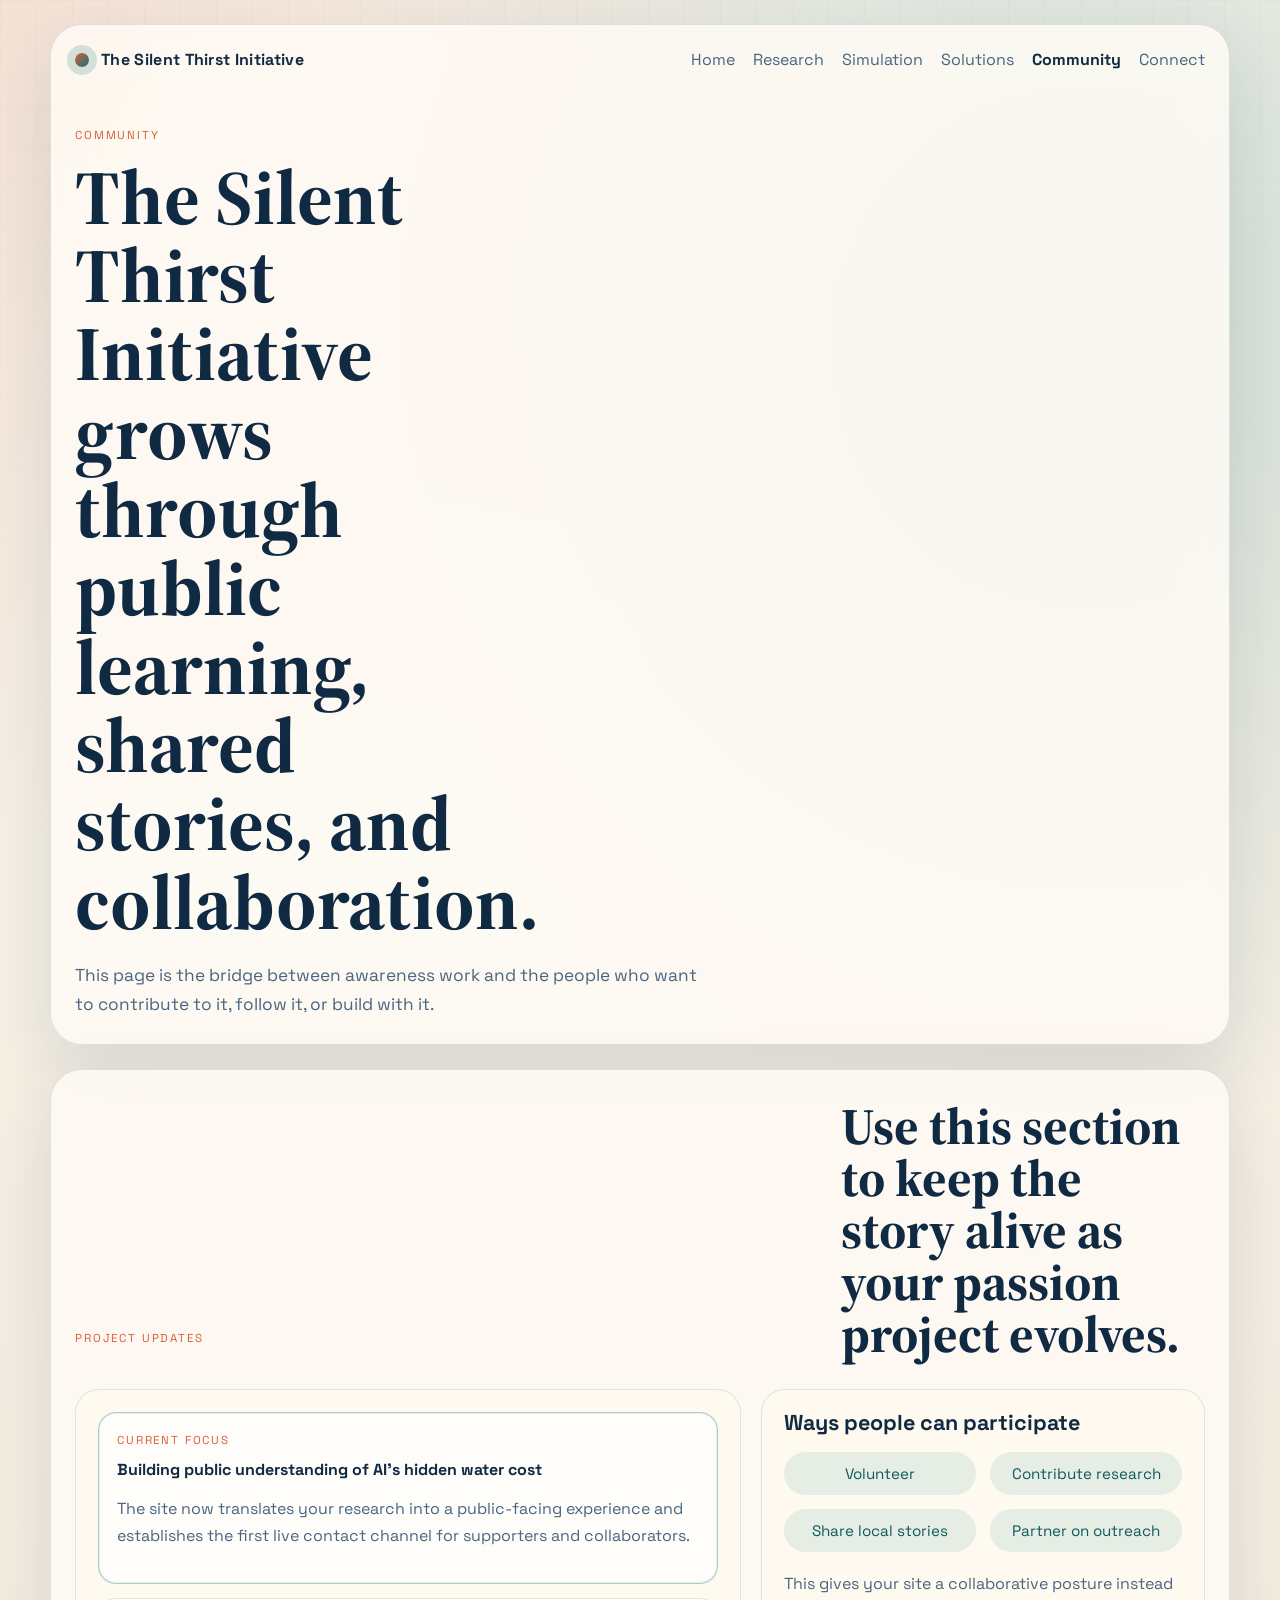
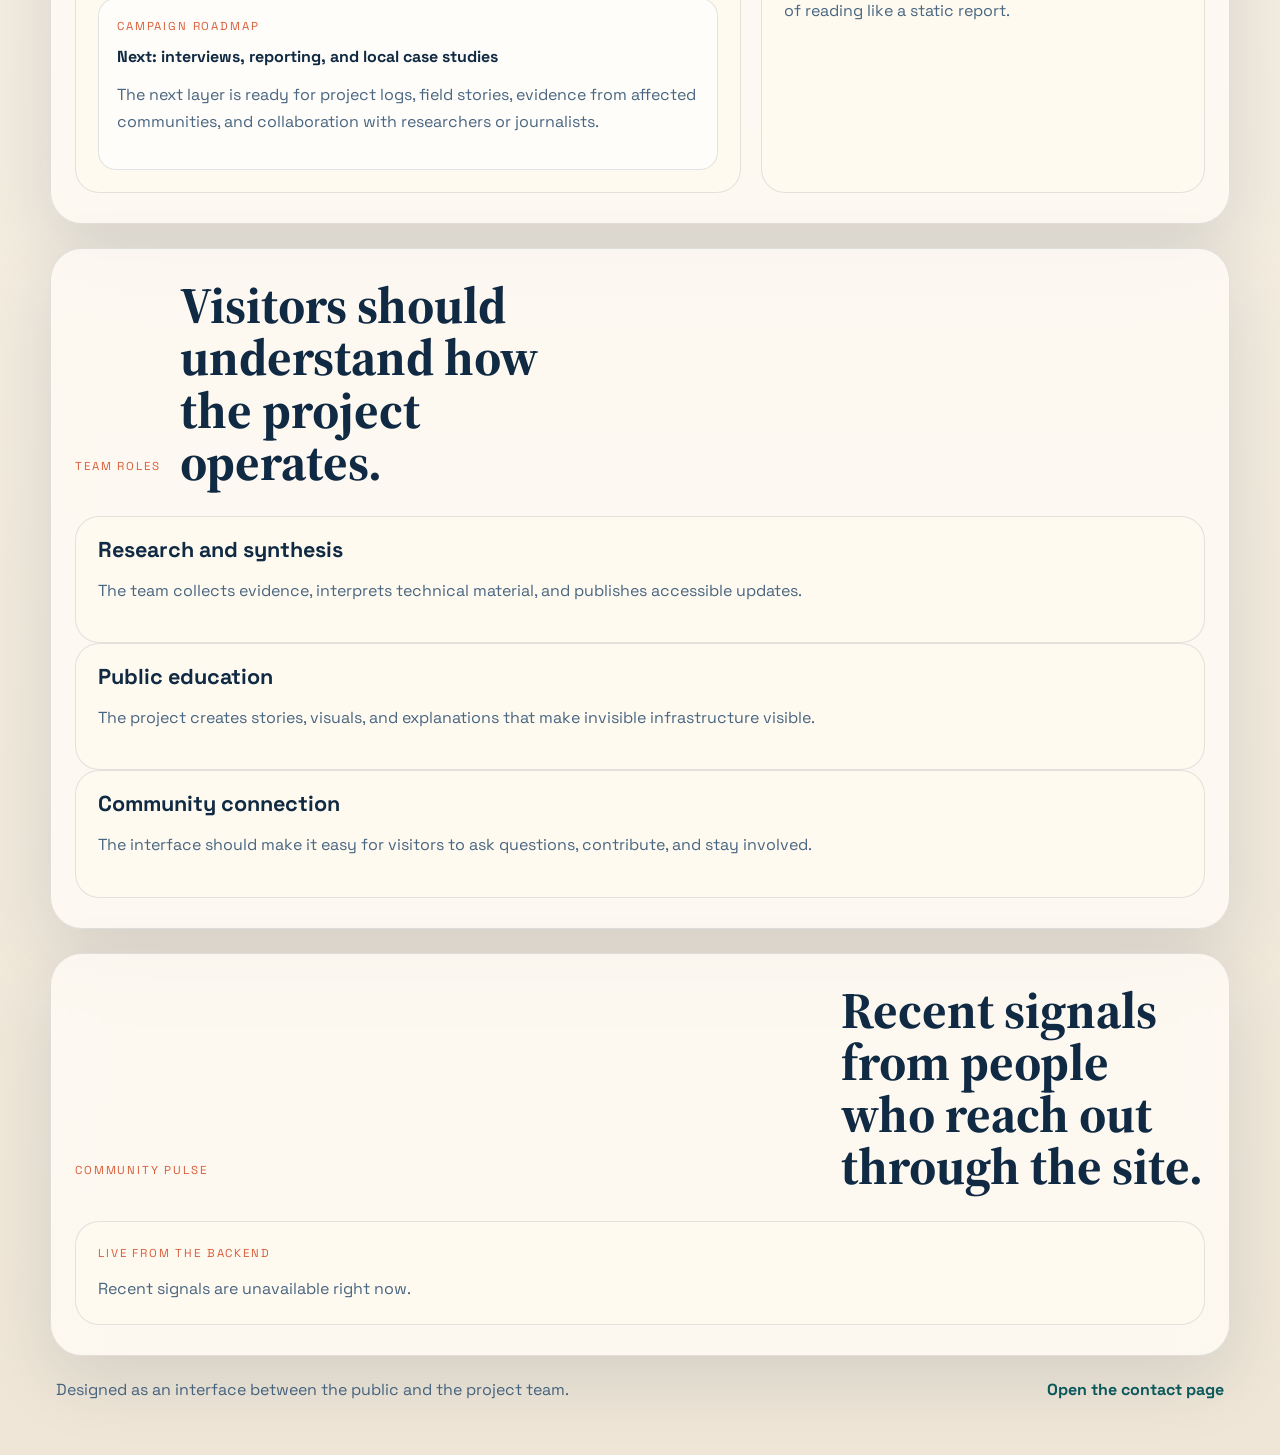
==== community.html @ 01bba7d2 "Initial website deployment" ====
<!DOCTYPE html>
<html lang="en">
<head>
  <meta charset="UTF-8">
  <meta name="viewport" content="width=device-width, initial-scale=1.0">
  <title>Community | The Silent Thirst</title>
  <meta name="description" content="Community page for updates, collaboration, and participation in The Silent Thirst project.">
  <link rel="preconnect" href="https://fonts.googleapis.com">
  <link rel="preconnect" href="https://fonts.gstatic.com" crossorigin>
  <link href="https://fonts.googleapis.com/css2?family=Space+Grotesk:wght@400;500;700&family=Source+Serif+4:wght@400;600;700&display=swap" rel="stylesheet">
  <link rel="stylesheet" href="styles.css">
</head>
<body data-page="community">
  <div class="page-shell">
    <header class="page-hero">
      <nav class="topbar">
        <a class="brand" href="index.html"><span class="brand-mark"></span><span class="brand-text">The Silent Thirst Initiative</span></a>
        <div class="nav-links">
          <a data-nav="home" href="index.html">Home</a>
          <a data-nav="research" href="research.html">Research</a>
          <a data-nav="simulation" href="simulation.html">Simulation</a>
          <a data-nav="solutions" href="solutions.html">Solutions</a>
          <a data-nav="community" href="community.html">Community</a>
          <a data-nav="connect" href="connect.html">Connect</a>
        </div>
      </nav>
      <div class="page-hero-copy">
        <p class="eyebrow">Community</p>
        <h1 class="page-title">The Silent Thirst Initiative grows through public learning, shared stories, and collaboration.</h1>
        <p class="lead">This page is the bridge between awareness work and the people who want to contribute to it, follow it, or build with it.</p>
      </div>
    </header>

    <main>
      <section class="section">
        <div class="section-heading">
          <p class="eyebrow">Project updates</p>
          <h2>Use this section to keep the story alive as your passion project evolves.</h2>
        </div>
        <div class="community-grid">
          <article class="community-card">
            <div class="updates-list">
              <article class="update-item active">
                <p class="update-label">Current focus</p>
                <h4>Building public understanding of AI's hidden water cost</h4>
                <p>The site now translates your research into a public-facing experience and establishes the first live contact channel for supporters and collaborators.</p>
              </article>
              <article class="update-item">
                <p class="update-label">Campaign roadmap</p>
                <h4>Next: interviews, reporting, and local case studies</h4>
                <p>The next layer is ready for project logs, field stories, evidence from affected communities, and collaboration with researchers or journalists.</p>
              </article>
            </div>
          </article>
          <article class="community-card action-card">
            <h3>Ways people can participate</h3>
            <div class="pill-row">
              <span class="pill">Volunteer</span>
              <span class="pill">Contribute research</span>
              <span class="pill">Share local stories</span>
              <span class="pill">Partner on outreach</span>
            </div>
            <p>This gives your site a collaborative posture instead of reading like a static report.</p>
          </article>
        </div>
      </section>

      <section class="section">
        <div class="section-heading narrow">
          <p class="eyebrow">Team roles</p>
          <h2>Visitors should understand how the project operates.</h2>
        </div>
        <div class="feature-grid">
          <article class="feature-card">
            <h3>Research and synthesis</h3>
            <p>The team collects evidence, interprets technical material, and publishes accessible updates.</p>
          </article>
          <article class="feature-card">
            <h3>Public education</h3>
            <p>The project creates stories, visuals, and explanations that make invisible infrastructure visible.</p>
          </article>
          <article class="feature-card">
            <h3>Community connection</h3>
            <p>The interface should make it easy for visitors to ask questions, contribute, and stay involved.</p>
          </article>
        </div>
      </section>

      <section class="section">
        <div class="section-heading">
          <p class="eyebrow">Community pulse</p>
          <h2>Recent signals from people who reach out through the site.</h2>
        </div>
        <div class="sources-card">
          <p class="response-label">Live from the backend</p>
          <div class="submission-feed" id="submissionFeed">
            <p class="submission-empty">No public signals yet. The first stored submission will appear here in a privacy-safe format.</p>
          </div>
        </div>
      </section>
    </main>

    <footer class="site-footer">
      <p>Designed as an interface between the public and the project team.</p>
      <a class="text-link" href="connect.html">Open the contact page</a>
    </footer>
  </div>
  <script src="script.js"></script>
</body>
</html>
---- styles.css ----
:root {
  --bg: #f2efe7;
  --surface: rgba(255, 252, 246, 0.82);
  --surface-strong: #fffaf0;
  --ink: #102a43;
  --muted: #486581;
  --line: rgba(16, 42, 67, 0.12);
  --accent: #127475;
  --accent-deep: #0c5b5d;
  --signal: #d95d39;
  --glow: rgba(18, 116, 117, 0.18);
  --shadow: 0 24px 70px rgba(16, 42, 67, 0.12);
  --radius-xl: 32px;
  --radius-lg: 24px;
  --radius-md: 18px;
}

* {
  box-sizing: border-box;
}

html {
  scroll-behavior: smooth;
}

body {
  margin: 0;
  font-family: "Space Grotesk", sans-serif;
  color: var(--ink);
  background:
    radial-gradient(circle at top left, rgba(217, 93, 57, 0.12), transparent 26%),
    radial-gradient(circle at 85% 10%, rgba(18, 116, 117, 0.16), transparent 28%),
    linear-gradient(180deg, #f8f4eb 0%, #efe6d7 100%);
}

body::before {
  content: "";
  position: fixed;
  inset: 0;
  pointer-events: none;
  background-image:
    linear-gradient(rgba(16, 42, 67, 0.02) 1px, transparent 1px),
    linear-gradient(90deg, rgba(16, 42, 67, 0.02) 1px, transparent 1px);
  background-size: 36px 36px;
  mask-image: linear-gradient(180deg, rgba(0, 0, 0, 0.9), transparent 92%);
}

.page-shell {
  width: min(1180px, calc(100% - 32px));
  margin: 24px auto 48px;
}

.hero,
.section {
  backdrop-filter: blur(20px);
  background: var(--surface);
  border: 1px solid var(--line);
  box-shadow: var(--shadow);
}

.hero {
  border-radius: var(--radius-xl);
  padding: 24px;
  overflow: hidden;
  position: relative;
}

.page-hero {
  border-radius: var(--radius-xl);
  padding: 24px;
  overflow: hidden;
  position: relative;
  backdrop-filter: blur(20px);
  background: var(--surface);
  border: 1px solid var(--line);
  box-shadow: var(--shadow);
}

.hero::after {
  content: "";
  position: absolute;
  width: 360px;
  height: 360px;
  right: -120px;
  top: -120px;
  border-radius: 50%;
  background: radial-gradient(circle, rgba(18, 116, 117, 0.18) 0%, transparent 70%);
}

.topbar,
.hero-grid,
.story-grid,
.fact-grid,
.solutions-layout,
.community-grid,
.connect-layout {
  display: grid;
  gap: 20px;
}

.topbar {
  grid-template-columns: 1fr auto;
  align-items: center;
}

.brand {
  display: inline-flex;
  align-items: center;
  gap: 12px;
  font-weight: 700;
  letter-spacing: 0.02em;
  color: var(--ink);
  text-decoration: none;
}

.brand-mark {
  width: 14px;
  height: 14px;
  border-radius: 50%;
  background: linear-gradient(135deg, var(--signal), var(--accent));
  box-shadow: 0 0 0 8px var(--glow);
}

.nav-links {
  display: inline-flex;
  gap: 18px;
  flex-wrap: wrap;
}

.nav-links a,
.button,
select,
input,
textarea {
  transition: 180ms ease;
}

.nav-links a {
  color: var(--muted);
  text-decoration: none;
}

.nav-links a:hover {
  color: var(--ink);
}

body[data-page="home"] .nav-links a[data-nav="home"],
body[data-page="research"] .nav-links a[data-nav="research"],
body[data-page="simulation"] .nav-links a[data-nav="simulation"],
body[data-page="solutions"] .nav-links a[data-nav="solutions"],
body[data-page="community"] .nav-links a[data-nav="community"],
body[data-page="connect"] .nav-links a[data-nav="connect"] {
  color: var(--ink);
  font-weight: 700;
}

.hero-grid {
  grid-template-columns: minmax(0, 1.45fr) minmax(280px, 0.8fr);
  margin-top: 56px;
  align-items: end;
}

.eyebrow,
.stat-label,
.update-label,
.response-label {
  text-transform: uppercase;
  letter-spacing: 0.16em;
  font-size: 0.72rem;
  color: var(--signal);
  margin: 0 0 12px;
}

h1,
h2,
h3,
h4 {
  margin: 0;
  line-height: 1.02;
}

h1,
h2 {
  font-family: "Source Serif 4", serif;
}

h1 {
  font-size: clamp(3rem, 7vw, 5.8rem);
  max-width: 10ch;
}

.page-title {
  max-width: 12ch;
  font-size: clamp(2.8rem, 6vw, 5rem);
}

h2 {
  font-size: clamp(2rem, 4vw, 3.6rem);
  max-width: 14ch;
}

h3 {
  font-size: 1.35rem;
  margin-bottom: 12px;
}

p {
  line-height: 1.7;
  color: var(--muted);
}

.lead {
  max-width: 58ch;
  font-size: 1.08rem;
  margin: 20px 0 0;
}

.hero-actions {
  display: flex;
  gap: 14px;
  flex-wrap: wrap;
  margin-top: 28px;
}

.button {
  border: 0;
  border-radius: 999px;
  padding: 14px 22px;
  font: inherit;
  text-decoration: none;
  cursor: pointer;
}

.button-primary {
  background: linear-gradient(135deg, var(--accent), var(--accent-deep));
  color: #f8fbfb;
}

.button-primary:hover {
  transform: translateY(-1px);
  box-shadow: 0 16px 30px rgba(18, 116, 117, 0.22);
}

.button-secondary {
  background: rgba(255, 255, 255, 0.6);
  color: var(--ink);
  border: 1px solid var(--line);
}

.hero-panel,
.timeline,
.updates-list,
.pill-row {
  display: grid;
  gap: 14px;
}

.stat-card,
.story-card,
.fact-card,
.solution-panel,
.community-card,
.contact-form,
.response-card,
.sources-card,
.timeline-item {
  background: var(--surface-strong);
  border: 1px solid var(--line);
  border-radius: var(--radius-lg);
}

.stat-card {
  padding: 20px;
}

.stat-card.accent {
  background: linear-gradient(180deg, rgba(18, 116, 117, 0.1), rgba(255, 250, 240, 0.95));
}

.stat-value {
  font-size: clamp(2.2rem, 5vw, 4rem);
  line-height: 0.95;
  color: var(--ink);
  margin: 0 0 10px;
}

.section {
  margin-top: 24px;
  border-radius: var(--radius-xl);
  padding: 30px 24px;
}

.page-hero-copy {
  margin-top: 56px;
  max-width: 760px;
}

.section-heading {
  display: flex;
  justify-content: space-between;
  gap: 20px;
  align-items: end;
  margin-bottom: 28px;
}

.section-heading.narrow {
  justify-content: flex-start;
}

.story-grid,
.fact-grid,
.solutions-layout,
.community-grid,
.connect-layout,
.feature-grid {
  grid-template-columns: repeat(3, minmax(0, 1fr));
}

.story-card,
.fact-card,
.feature-card,
.solution-panel,
.community-card,
.response-card,
.sources-card,
.contact-form {
  padding: 22px;
}

.timeline {
  margin-top: 20px;
}

.timeline-item {
  display: grid;
  grid-template-columns: 72px 1fr;
  align-items: start;
  gap: 18px;
  padding: 18px;
}

.timeline-year {
  display: grid;
  place-items: center;
  width: 56px;
  height: 56px;
  border-radius: 18px;
  background: rgba(18, 116, 117, 0.12);
  color: var(--accent-deep);
  font-weight: 700;
}

.fact-number {
  display: inline-block;
  color: var(--signal);
  font-weight: 700;
  margin-bottom: 12px;
}

.feature-card {
  background: var(--surface-strong);
  border: 1px solid var(--line);
  border-radius: var(--radius-lg);
}

.solutions-layout {
  grid-template-columns: repeat(2, minmax(0, 1fr));
}

.clean-list {
  margin: 0;
  padding-left: 18px;
  color: var(--muted);
}

.clean-list li + li {
  margin-top: 10px;
}

.community-grid {
  grid-template-columns: 1.2fr 0.8fr;
}

.update-item {
  padding: 18px;
  border: 1px solid var(--line);
  border-radius: var(--radius-md);
  background: rgba(255, 255, 255, 0.58);
}

.update-item.active {
  border-color: rgba(18, 116, 117, 0.35);
  box-shadow: inset 0 0 0 1px rgba(18, 116, 117, 0.1);
}

.pill-row {
  grid-template-columns: repeat(2, minmax(0, 1fr));
  margin: 18px 0;
}

.pill {
  display: inline-flex;
  justify-content: center;
  align-items: center;
  padding: 12px 14px;
  border-radius: 999px;
  background: rgba(18, 116, 117, 0.1);
  color: var(--accent-deep);
  font-size: 0.95rem;
}

.connect-layout {
  grid-template-columns: 1.1fr 0.9fr;
  align-items: start;
}

.contact-form {
  display: grid;
  gap: 16px;
}

.contact-form label {
  display: grid;
  gap: 10px;
  color: var(--ink);
  font-weight: 500;
}

input,
select,
textarea {
  width: 100%;
  border: 1px solid rgba(16, 42, 67, 0.16);
  border-radius: 16px;
  padding: 14px 16px;
  font: inherit;
  color: var(--ink);
  background: rgba(255, 255, 255, 0.8);
}

input:focus,
select:focus,
textarea:focus {
  outline: none;
  border-color: rgba(18, 116, 117, 0.55);
  box-shadow: 0 0 0 4px rgba(18, 116, 117, 0.12);
}

.form-output {
  display: grid;
  gap: 16px;
}

.simulation-layout {
  display: grid;
  grid-template-columns: 320px 1fr;
  gap: 24px;
  align-items: start;
}

.simulation-controls,
.simulation-stage,
.metric-card,
.sim-node {
  background: var(--surface-strong);
  border: 1px solid var(--line);
  border-radius: var(--radius-lg);
}

.simulation-controls,
.simulation-stage {
  padding: 22px;
}

.simulation-controls {
  display: grid;
  gap: 18px;
}

.control-group {
  display: grid;
  gap: 10px;
  font-weight: 500;
}

.simulation-legend {
  display: grid;
  gap: 10px;
  color: var(--muted);
  font-size: 0.95rem;
}

.legend-dot {
  display: inline-block;
  width: 12px;
  height: 12px;
  border-radius: 50%;
  margin-right: 8px;
}

.legend-dot.water {
  background: #1d70a2;
}

.legend-dot.heat {
  background: #d95d39;
}

.legend-dot.vapor {
  background: #b8d8e8;
}

.sim-pipeline {
  display: grid;
  grid-template-columns: minmax(0, 1fr) auto minmax(0, 1fr) auto minmax(0, 1fr);
  gap: 16px;
  align-items: center;
}

.sim-node {
  padding: 18px;
  min-height: 220px;
}

.flow-arrow {
  font-size: 2rem;
  color: var(--signal);
  font-weight: 700;
}

.bar-shell {
  width: 100%;
  height: 18px;
  border-radius: 999px;
  background: rgba(16, 42, 67, 0.08);
  overflow: hidden;
  margin-top: 18px;
}

.bar-fill {
  height: 100%;
  border-radius: inherit;
  transition: width 240ms ease;
}

.water-fill {
  width: 35%;
  background: linear-gradient(90deg, #1d70a2, #48b8d0);
}

.chip-grid {
  display: grid;
  grid-template-columns: repeat(4, 1fr);
  gap: 10px;
  margin-top: 18px;
}

.chip {
  height: 42px;
  border-radius: 12px;
  background: rgba(16, 42, 67, 0.08);
  border: 1px solid rgba(16, 42, 67, 0.08);
  transition: 220ms ease;
}

.chip.active {
  background: linear-gradient(180deg, rgba(217, 93, 57, 0.28), rgba(217, 93, 57, 0.12));
  border-color: rgba(217, 93, 57, 0.35);
  box-shadow: 0 0 22px rgba(217, 93, 57, 0.15);
}

.tower-visual {
  position: relative;
  height: 140px;
  margin-top: 18px;
  border-radius: 24px;
  background: linear-gradient(180deg, rgba(16, 42, 67, 0.08), rgba(16, 42, 67, 0.02));
  overflow: hidden;
}

.tower-core {
  position: absolute;
  bottom: 0;
  left: 50%;
  width: 82px;
  height: 95px;
  transform: translateX(-50%);
  border-radius: 26px 26px 10px 10px;
  background: linear-gradient(180deg, rgba(29, 112, 162, 0.9), rgba(12, 91, 93, 0.95));
  box-shadow: 0 0 30px rgba(29, 112, 162, 0.18);
}

.vapor-cloud {
  position: absolute;
  top: 18px;
  left: 50%;
  width: 120px;
  height: 52px;
  transform: translateX(-50%);
  border-radius: 999px;
  background: radial-gradient(circle, rgba(184, 216, 232, 0.9) 0%, rgba(184, 216, 232, 0.18) 70%);
  filter: blur(2px);
  opacity: 0.45;
  transition: 220ms ease;
}

.sim-metrics {
  display: grid;
  grid-template-columns: repeat(3, minmax(0, 1fr));
  gap: 16px;
  margin-top: 18px;
}

.metric-card {
  padding: 18px;
}

.submission-feed {
  display: grid;
  gap: 14px;
}

.submission-item {
  padding: 18px;
  border: 1px solid var(--line);
  border-radius: var(--radius-md);
  background: rgba(255, 255, 255, 0.6);
}

.submission-empty {
  margin: 0;
}

.response-card {
  background:
    linear-gradient(180deg, rgba(18, 116, 117, 0.08), rgba(255, 250, 240, 0.96)),
    var(--surface-strong);
}

.text-link {
  color: var(--accent-deep);
  text-decoration: none;
  font-weight: 700;
}

.text-link:hover {
  text-decoration: underline;
}

.site-footer {
  display: flex;
  justify-content: space-between;
  gap: 16px;
  align-items: center;
  padding: 20px 6px 4px;
}

.site-footer p {
  margin: 0;
}

.reveal {
  opacity: 0;
  transform: translateY(20px);
  transition: opacity 600ms ease, transform 600ms ease;
}

.reveal.is-visible {
  opacity: 1;
  transform: translateY(0);
}

@media (max-width: 980px) {
  .hero-grid,
  .story-grid,
  .fact-grid,
  .feature-grid,
  .community-grid,
  .solutions-layout,
  .connect-layout,
  .simulation-layout,
  .sim-pipeline,
  .sim-metrics,
  .section-heading,
  .topbar {
    grid-template-columns: 1fr;
  }

  .section-heading {
    align-items: start;
  }

  h1 {
    max-width: 12ch;
  }

  .nav-links {
    gap: 12px;
  }
}

@media (max-width: 640px) {
  .page-shell {
    width: min(100% - 20px, 1180px);
    margin: 10px auto 28px;
  }

  .hero,
  .page-hero,
  .section {
    padding: 20px 16px;
    border-radius: 24px;
  }

  .site-footer {
    flex-direction: column;
    align-items: flex-start;
    padding-inline: 0;
  }

  .pill-row {
    grid-template-columns: 1fr;
  }

  .timeline-item {
    grid-template-columns: 1fr;
  }
}
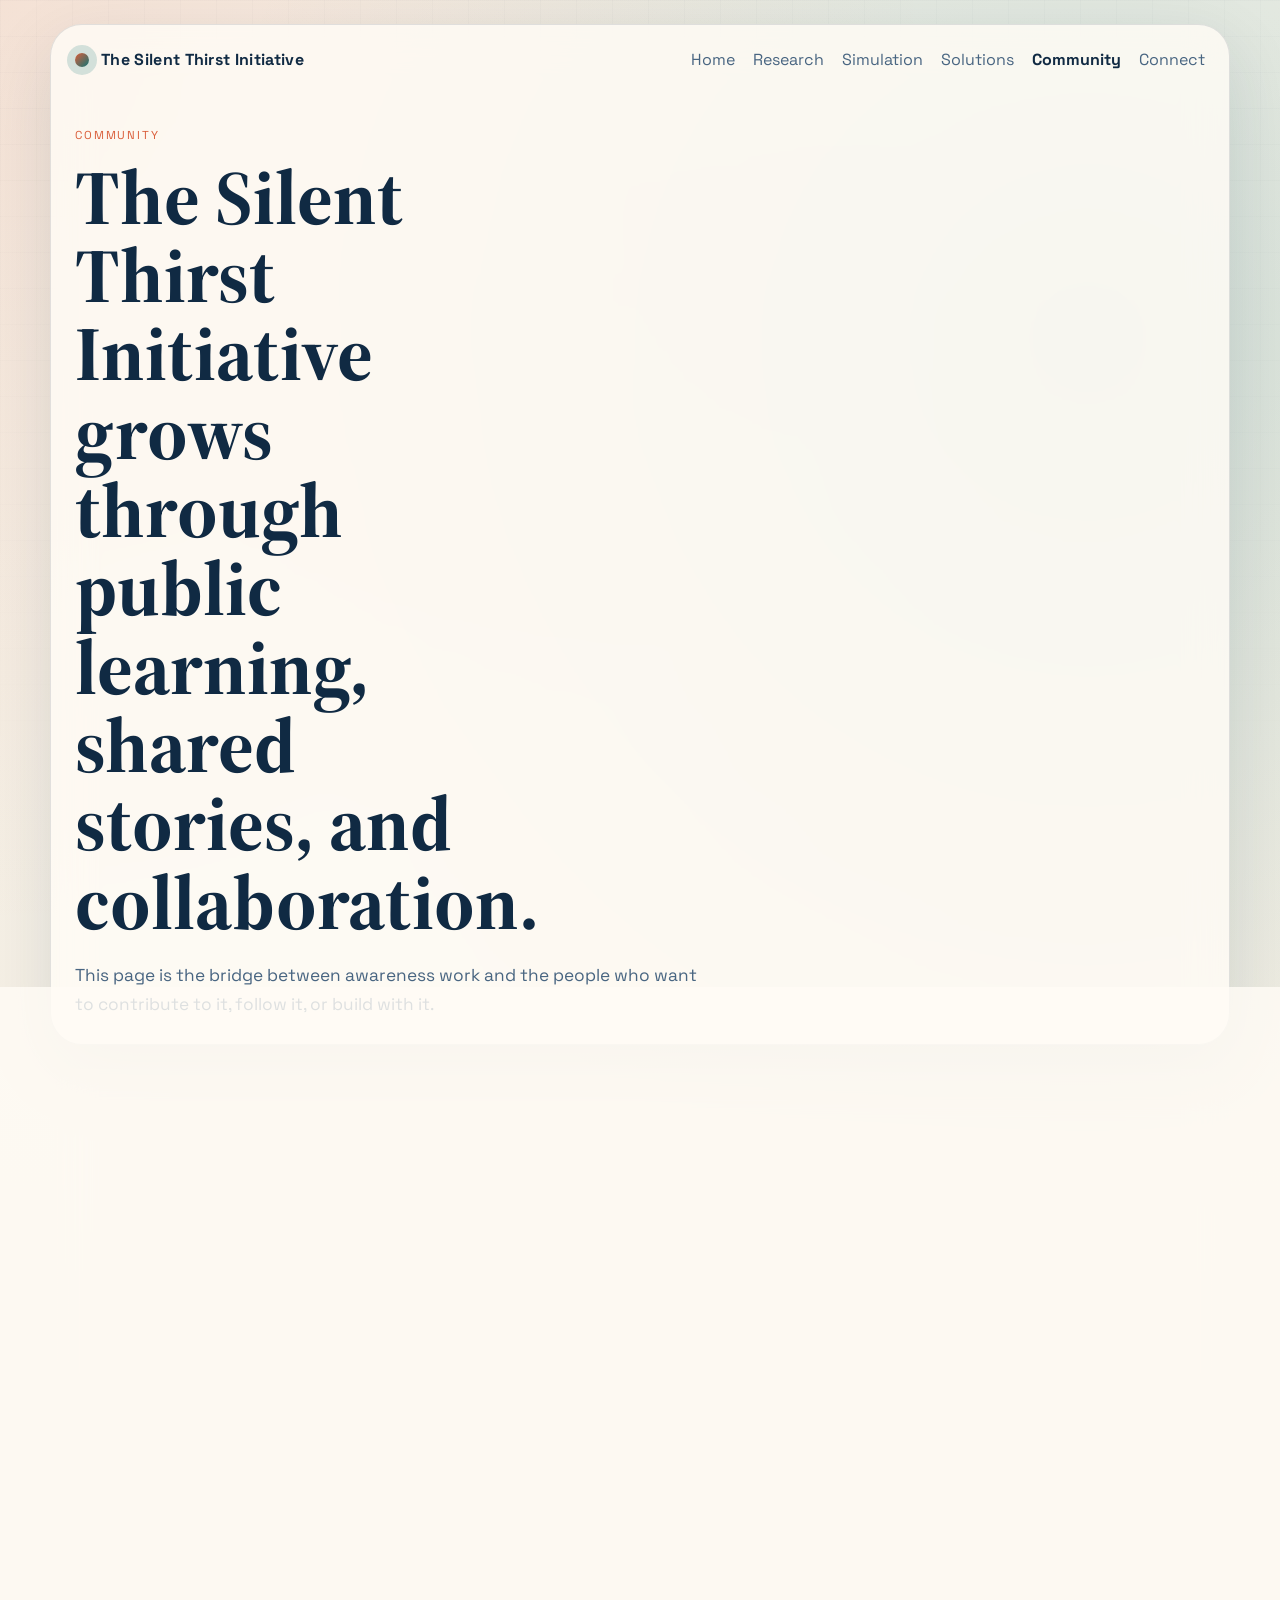
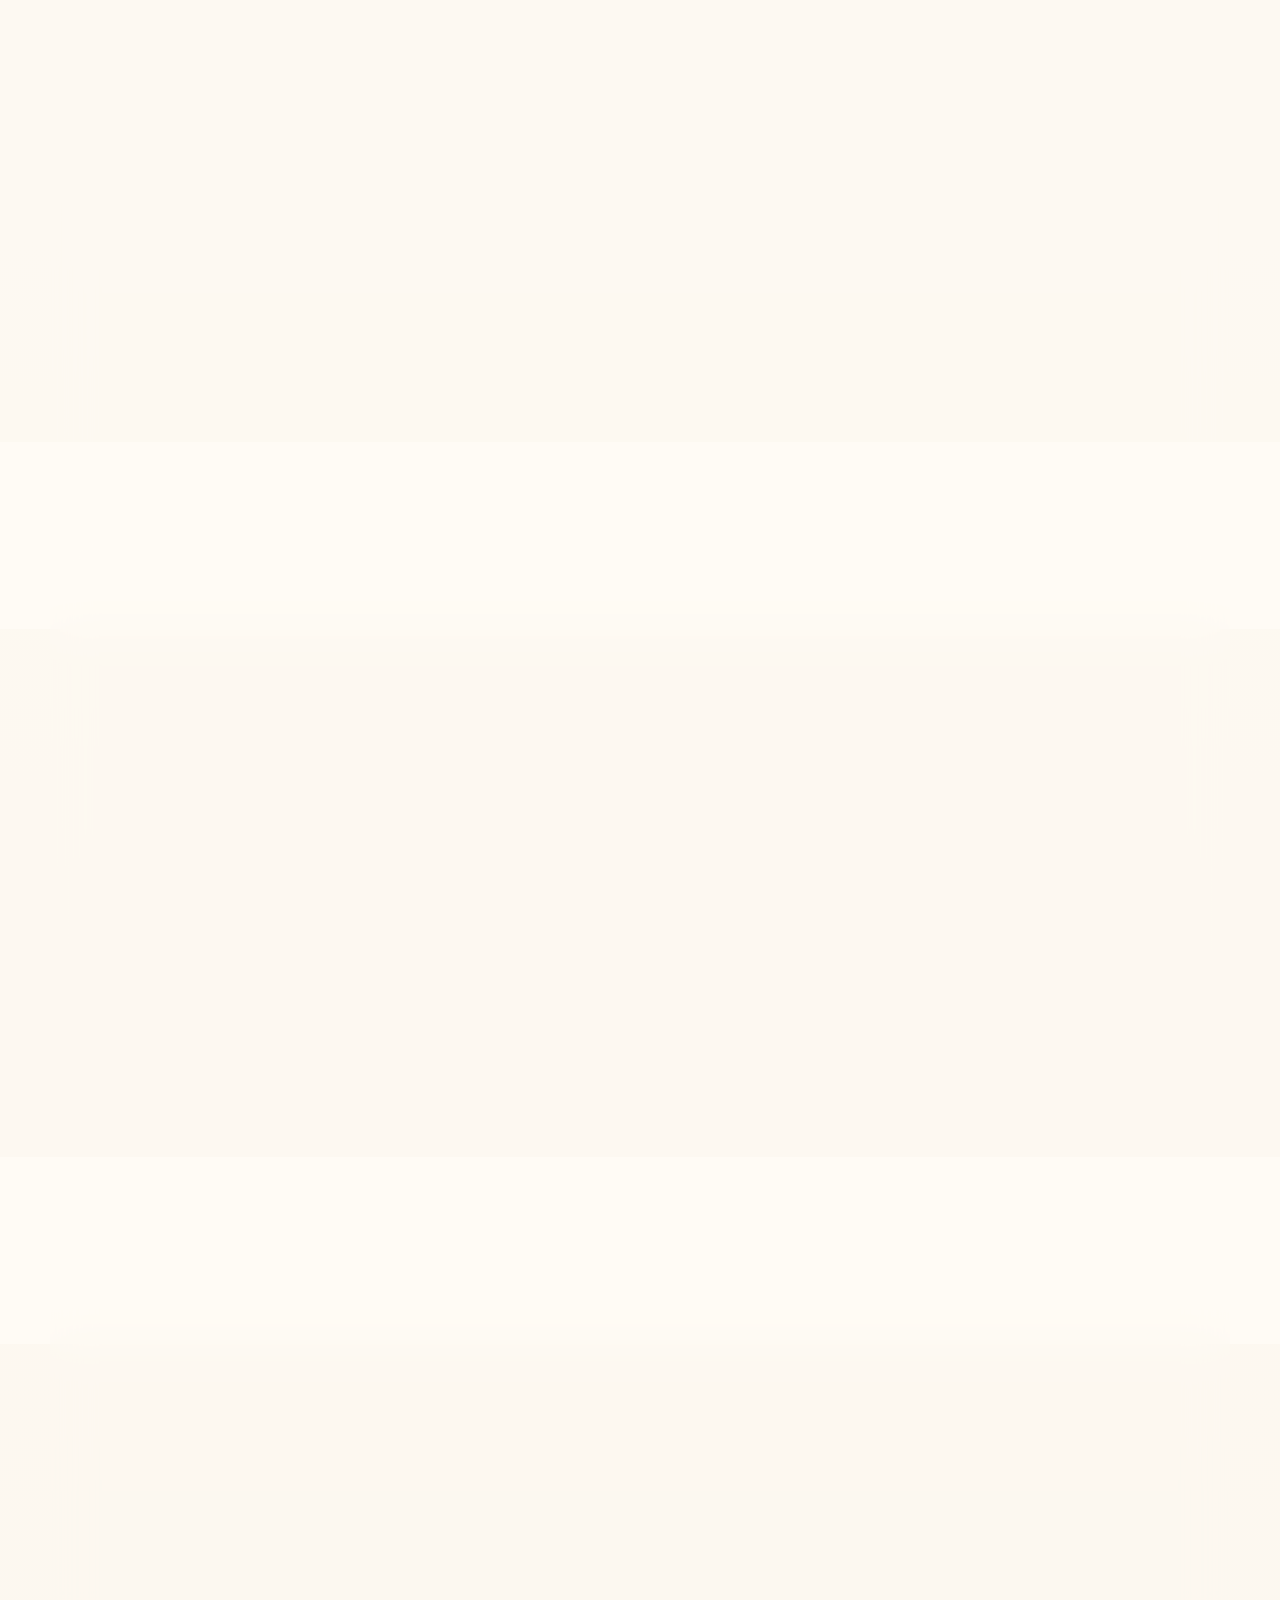
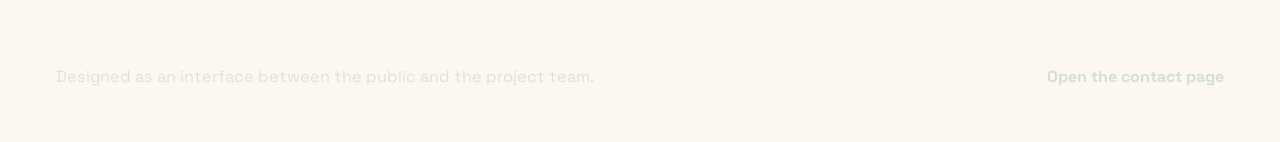
==== commit 5d7d834c: "Publish home page redesign and visual assets." ====
--- a/community.html
+++ b/community.html
@@ -35,7 +35,18 @@
       <section class="section">
         <div class="section-heading">
           <p class="eyebrow">Project updates</p>
-          <h2>Use this section to keep the story alive as your passion project evolves.</h2>
+          <h2>Use this section to keep the story alive as the initiative evolves.</h2>
+        </div>
+        <div class="campaign-banner">
+          <div class="campaign-poster">
+            <span class="poster-drop"></span>
+            <span class="poster-grid"></span>
+            <span class="poster-caption">AI has a water story.</span>
+          </div>
+          <div class="campaign-copy">
+            <h3>From research into public momentum</h3>
+            <p>Use this area for campaign posters, upcoming events, interview highlights, or a monthly awareness push that makes the issue feel alive and current.</p>
+          </div>
         </div>
         <div class="community-grid">
           <article class="community-card">
@@ -43,7 +54,7 @@
               <article class="update-item active">
                 <p class="update-label">Current focus</p>
                 <h4>Building public understanding of AI's hidden water cost</h4>
-                <p>The site now translates your research into a public-facing experience and establishes the first live contact channel for supporters and collaborators.</p>
+                <p>The platform now translates the initiative's research into a public-facing experience and establishes a live contact channel for supporters and collaborators.</p>
               </article>
               <article class="update-item">
                 <p class="update-label">Campaign roadmap</p>
@@ -60,7 +71,7 @@
               <span class="pill">Share local stories</span>
               <span class="pill">Partner on outreach</span>
             </div>
-            <p>This gives your site a collaborative posture instead of reading like a static report.</p>
+            <p>This gives the initiative a collaborative posture instead of reading like a static report.</p>
           </article>
         </div>
       </section>
--- a/styles.css
+++ b/styles.css
@@ -185,34 +185,58 @@
 }
 
 h1 {
-  font-size: clamp(3rem, 7vw, 5.8rem);
+  font-size: clamp(3.4rem, 7vw, 6.4rem);
   max-width: 10ch;
 }
 
 .page-title {
   max-width: 12ch;
-  font-size: clamp(2.8rem, 6vw, 5rem);
+  font-size: clamp(3rem, 6vw, 5.4rem);
 }
 
 h2 {
-  font-size: clamp(2rem, 4vw, 3.6rem);
+  font-size: clamp(2.3rem, 4vw, 4rem);
   max-width: 14ch;
 }
 
 h3 {
-  font-size: 1.35rem;
+  font-size: 1.5rem;
   margin-bottom: 12px;
 }
 
 p {
   line-height: 1.7;
   color: var(--muted);
+  font-size: 1.02rem;
 }
 
 .lead {
   max-width: 58ch;
   font-size: 1.08rem;
   margin: 20px 0 0;
+}
+
+.text-gradient {
+  background: linear-gradient(135deg, #d95d39, #127475 72%);
+  -webkit-background-clip: text;
+  background-clip: text;
+  color: transparent;
+}
+
+.hero-ribbons {
+  display: flex;
+  gap: 12px;
+  flex-wrap: wrap;
+  margin-top: 22px;
+}
+
+.hero-ribbon {
+  padding: 10px 14px;
+  border-radius: 999px;
+  background: rgba(255, 255, 255, 0.66);
+  color: var(--accent-deep);
+  border: 1px solid rgba(18, 116, 117, 0.14);
+  box-shadow: 0 10px 22px rgba(16, 42, 67, 0.06);
 }
 
 .hero-actions {
@@ -239,6 +263,12 @@
 .button-primary:hover {
   transform: translateY(-1px);
   box-shadow: 0 16px 30px rgba(18, 116, 117, 0.22);
+}
+
+.button-spotlight {
+  padding: 18px 28px;
+  font-size: 1.02rem;
+  box-shadow: 0 18px 40px rgba(18, 116, 117, 0.28);
 }
 
 .button-secondary {
@@ -273,6 +303,27 @@
   padding: 20px;
 }
 
+.hero-visual-card {
+  padding: 20px;
+  background: linear-gradient(180deg, rgba(16, 42, 67, 0.95), rgba(12, 91, 93, 0.92));
+  border: 1px solid rgba(255, 255, 255, 0.06);
+  border-radius: var(--radius-lg);
+  box-shadow: 0 24px 40px rgba(16, 42, 67, 0.18);
+}
+
+.hero-visual-card .stat-label {
+  color: #d6edf5;
+}
+
+.hero-image,
+.section-image {
+  display: block;
+  width: 100%;
+  height: auto;
+  border-radius: 24px;
+  box-shadow: 0 22px 40px rgba(16, 42, 67, 0.14);
+}
+
 .stat-card.accent {
   background: linear-gradient(180deg, rgba(18, 116, 117, 0.1), rgba(255, 250, 240, 0.95));
 }
@@ -327,6 +378,37 @@
   padding: 22px;
 }
 
+.story-card,
+.fact-card,
+.feature-card,
+.solution-panel,
+.community-card,
+.response-card,
+.sources-card,
+.metric-card,
+.visual-card,
+.journey-card,
+.compare-card {
+  transform: perspective(1200px) rotateX(0deg) rotateY(0deg);
+  transition: transform 220ms ease, box-shadow 220ms ease, border-color 220ms ease;
+}
+
+.story-card:hover,
+.fact-card:hover,
+.feature-card:hover,
+.solution-panel:hover,
+.community-card:hover,
+.response-card:hover,
+.sources-card:hover,
+.metric-card:hover,
+.visual-card:hover,
+.journey-card:hover,
+.compare-card:hover {
+  transform: perspective(1200px) rotateX(2deg) rotateY(-2deg) translateY(-4px);
+  box-shadow: 0 24px 40px rgba(16, 42, 67, 0.12);
+  border-color: rgba(18, 116, 117, 0.28);
+}
+
 .timeline {
   margin-top: 20px;
 }
@@ -361,6 +443,88 @@
   background: var(--surface-strong);
   border: 1px solid var(--line);
   border-radius: var(--radius-lg);
+}
+
+.awareness-switcher {
+  display: grid;
+  grid-template-columns: 280px 1fr;
+  gap: 24px;
+  align-items: start;
+}
+
+.switcher-buttons {
+  display: grid;
+  gap: 12px;
+}
+
+.switcher-button {
+  border: 1px solid rgba(18, 116, 117, 0.12);
+  border-radius: 18px;
+  background: rgba(255, 255, 255, 0.72);
+  color: var(--ink);
+  font: inherit;
+  padding: 18px;
+  text-align: left;
+  cursor: pointer;
+  box-shadow: 0 14px 26px rgba(16, 42, 67, 0.06);
+}
+
+.switcher-button:hover,
+.switcher-button.active {
+  background: linear-gradient(135deg, rgba(18, 116, 117, 0.12), rgba(217, 93, 57, 0.12));
+  border-color: rgba(18, 116, 117, 0.28);
+  transform: translateY(-2px);
+}
+
+.awareness-panel {
+  padding: 24px;
+  border-radius: var(--radius-lg);
+  border: 1px solid var(--line);
+  background:
+    radial-gradient(circle at top right, rgba(72, 184, 208, 0.18), transparent 22%),
+    linear-gradient(180deg, rgba(255, 250, 240, 0.96), rgba(255, 255, 255, 0.82));
+  box-shadow: 0 22px 40px rgba(16, 42, 67, 0.08);
+}
+
+.feature-card:nth-child(1) {
+  background: linear-gradient(180deg, rgba(72, 184, 208, 0.12), rgba(255, 250, 240, 0.96));
+}
+
+.feature-card:nth-child(2) {
+  background: linear-gradient(180deg, rgba(217, 93, 57, 0.12), rgba(255, 250, 240, 0.96));
+}
+
+.feature-card:nth-child(3) {
+  background: linear-gradient(180deg, rgba(18, 116, 117, 0.12), rgba(255, 250, 240, 0.96));
+}
+
+.feature-card:nth-child(4) {
+  background: linear-gradient(180deg, rgba(29, 112, 162, 0.12), rgba(255, 250, 240, 0.96));
+}
+
+.visual-explainer-grid,
+.solution-journey-grid,
+.compare-grid {
+  display: grid;
+  gap: 20px;
+}
+
+.visual-explainer-grid,
+.solution-journey-grid {
+  grid-template-columns: repeat(3, minmax(0, 1fr));
+}
+
+.compare-grid {
+  grid-template-columns: repeat(2, minmax(0, 1fr));
+}
+
+.visual-card,
+.journey-card,
+.compare-card {
+  background: var(--surface-strong);
+  border: 1px solid var(--line);
+  border-radius: var(--radius-lg);
+  padding: 22px;
 }
 
 .solutions-layout {
@@ -449,6 +613,250 @@
 .form-output {
   display: grid;
   gap: 16px;
+}
+
+.mini-scene {
+  position: relative;
+  height: 120px;
+  border-radius: 24px;
+  background: linear-gradient(180deg, rgba(18, 116, 117, 0.1), rgba(255, 255, 255, 0.6));
+  overflow: hidden;
+  margin-bottom: 18px;
+}
+
+.scene-chip,
+.scene-wave,
+.scene-tower,
+.scene-cloud,
+.scene-drop,
+.scene-ground {
+  position: absolute;
+}
+
+.scene-chip {
+  width: 38px;
+  height: 38px;
+  border-radius: 12px;
+  background: rgba(16, 42, 67, 0.18);
+  top: 28px;
+}
+
+.scene-chip:nth-child(1) { left: 22px; }
+.scene-chip:nth-child(2) { left: 68px; }
+.scene-chip:nth-child(3) { left: 114px; }
+
+.scene-chip.glow {
+  background: linear-gradient(180deg, rgba(217, 93, 57, 0.35), rgba(217, 93, 57, 0.14));
+  box-shadow: 0 0 18px rgba(217, 93, 57, 0.24);
+}
+
+.scene-wave {
+  left: 0;
+  right: 0;
+  bottom: 0;
+  height: 26px;
+  background: linear-gradient(90deg, #1d70a2, #48b8d0);
+  border-radius: 24px 24px 0 0;
+}
+
+.scene-tower {
+  width: 72px;
+  height: 82px;
+  left: 50%;
+  bottom: 10px;
+  transform: translateX(-50%);
+  border-radius: 22px 22px 12px 12px;
+  background: linear-gradient(180deg, #1d70a2, #0c5b5d);
+}
+
+.scene-cloud {
+  width: 120px;
+  height: 42px;
+  left: 50%;
+  top: 18px;
+  transform: translateX(-50%);
+  border-radius: 999px;
+  background: radial-gradient(circle, rgba(184, 216, 232, 0.92) 0%, rgba(184, 216, 232, 0.16) 70%);
+}
+
+.scene-drop {
+  width: 34px;
+  height: 48px;
+  left: 46px;
+  top: 20px;
+  background: linear-gradient(180deg, #48b8d0, #1d70a2);
+  border-radius: 50% 50% 60% 60%;
+  transform: rotate(18deg);
+}
+
+.scene-drop.small {
+  left: 92px;
+  top: 38px;
+  width: 22px;
+  height: 30px;
+}
+
+.scene-ground {
+  left: 0;
+  right: 0;
+  bottom: 0;
+  height: 24px;
+  background: linear-gradient(90deg, rgba(12, 91, 93, 0.35), rgba(18, 116, 117, 0.18));
+}
+
+.solution-launchpad {
+  position: relative;
+  overflow: visible;
+}
+
+.popup-banner {
+  display: grid;
+  grid-template-columns: 1fr auto;
+  gap: 20px;
+  align-items: center;
+  padding: 8px 0;
+}
+
+.solutions-reveal.is-locked {
+  opacity: 0.18;
+  transform: scale(0.985);
+  pointer-events: none;
+  filter: blur(6px);
+  transition: 260ms ease;
+}
+
+.solutions-reveal.is-open {
+  opacity: 1;
+  transform: scale(1);
+  pointer-events: auto;
+  filter: blur(0);
+  transition: 260ms ease;
+}
+
+.journey-flow {
+  display: flex;
+  gap: 10px;
+  flex-wrap: wrap;
+  align-items: center;
+  margin: 16px 0;
+}
+
+.journey-pill {
+  padding: 10px 14px;
+  border-radius: 999px;
+  background: rgba(18, 116, 117, 0.1);
+  color: var(--accent-deep);
+}
+
+.journey-arrow {
+  font-weight: 700;
+  color: var(--signal);
+}
+
+.stack-illustration {
+  display: grid;
+  grid-template-columns: auto auto auto;
+  gap: 10px;
+  align-items: center;
+  margin-top: 16px;
+}
+
+.stack-block,
+.stack-cloud,
+.stack-home {
+  display: inline-block;
+}
+
+.stack-block {
+  width: 72px;
+  height: 72px;
+  border-radius: 20px;
+}
+
+.stack-block.hot {
+  background: linear-gradient(180deg, rgba(217, 93, 57, 0.8), rgba(217, 93, 57, 0.32));
+}
+
+.stack-block.cool {
+  background: linear-gradient(180deg, rgba(29, 112, 162, 0.9), rgba(18, 116, 117, 0.4));
+}
+
+.stack-arrow {
+  font-size: 2rem;
+  color: var(--signal);
+}
+
+.stack-cloud {
+  width: 90px;
+  height: 44px;
+  border-radius: 999px;
+  background: radial-gradient(circle, rgba(184, 216, 232, 0.94) 0%, rgba(184, 216, 232, 0.2) 72%);
+}
+
+.stack-home {
+  width: 90px;
+  height: 70px;
+  border-radius: 18px;
+  background: linear-gradient(180deg, rgba(18, 116, 117, 0.18), rgba(255, 255, 255, 0.72));
+  position: relative;
+}
+
+.stack-home::before {
+  content: "";
+  position: absolute;
+  left: 18px;
+  right: 18px;
+  top: -14px;
+  height: 26px;
+  background: linear-gradient(180deg, rgba(217, 93, 57, 0.72), rgba(217, 93, 57, 0.32));
+  clip-path: polygon(50% 0%, 100% 100%, 0% 100%);
+}
+
+.campaign-banner {
+  display: grid;
+  grid-template-columns: 240px 1fr;
+  gap: 24px;
+  margin-bottom: 24px;
+  align-items: center;
+}
+
+.campaign-poster {
+  position: relative;
+  min-height: 220px;
+  border-radius: 28px;
+  background: linear-gradient(180deg, rgba(16, 42, 67, 0.96), rgba(12, 91, 93, 0.9));
+  overflow: hidden;
+  box-shadow: 0 24px 40px rgba(16, 42, 67, 0.18);
+}
+
+.poster-drop {
+  position: absolute;
+  width: 90px;
+  height: 120px;
+  top: 26px;
+  left: 50%;
+  transform: translateX(-50%);
+  border-radius: 50% 50% 65% 65%;
+  background: linear-gradient(180deg, #48b8d0, #1d70a2);
+}
+
+.poster-grid {
+  position: absolute;
+  inset: 0;
+  background-image:
+    linear-gradient(rgba(255, 255, 255, 0.06) 1px, transparent 1px),
+    linear-gradient(90deg, rgba(255, 255, 255, 0.06) 1px, transparent 1px);
+  background-size: 24px 24px;
+}
+
+.poster-caption {
+  position: absolute;
+  left: 18px;
+  right: 18px;
+  bottom: 18px;
+  color: #f8fbfb;
+  font-weight: 700;
+  font-size: 1.3rem;
 }
 
 .simulation-layout {
@@ -675,14 +1083,23 @@
   .story-grid,
   .fact-grid,
   .feature-grid,
+  .awareness-switcher,
   .community-grid,
   .solutions-layout,
   .connect-layout,
   .simulation-layout,
   .sim-pipeline,
   .sim-metrics,
+  .visual-explainer-grid,
+  .solution-journey-grid,
+  .compare-grid,
+  .campaign-banner,
   .section-heading,
   .topbar {
+    grid-template-columns: 1fr;
+  }
+
+  .popup-banner {
     grid-template-columns: 1fr;
   }
 
@@ -722,6 +1139,10 @@
     grid-template-columns: 1fr;
   }
 
+  .hero-ribbons {
+    display: grid;
+  }
+
   .timeline-item {
     grid-template-columns: 1fr;
   }
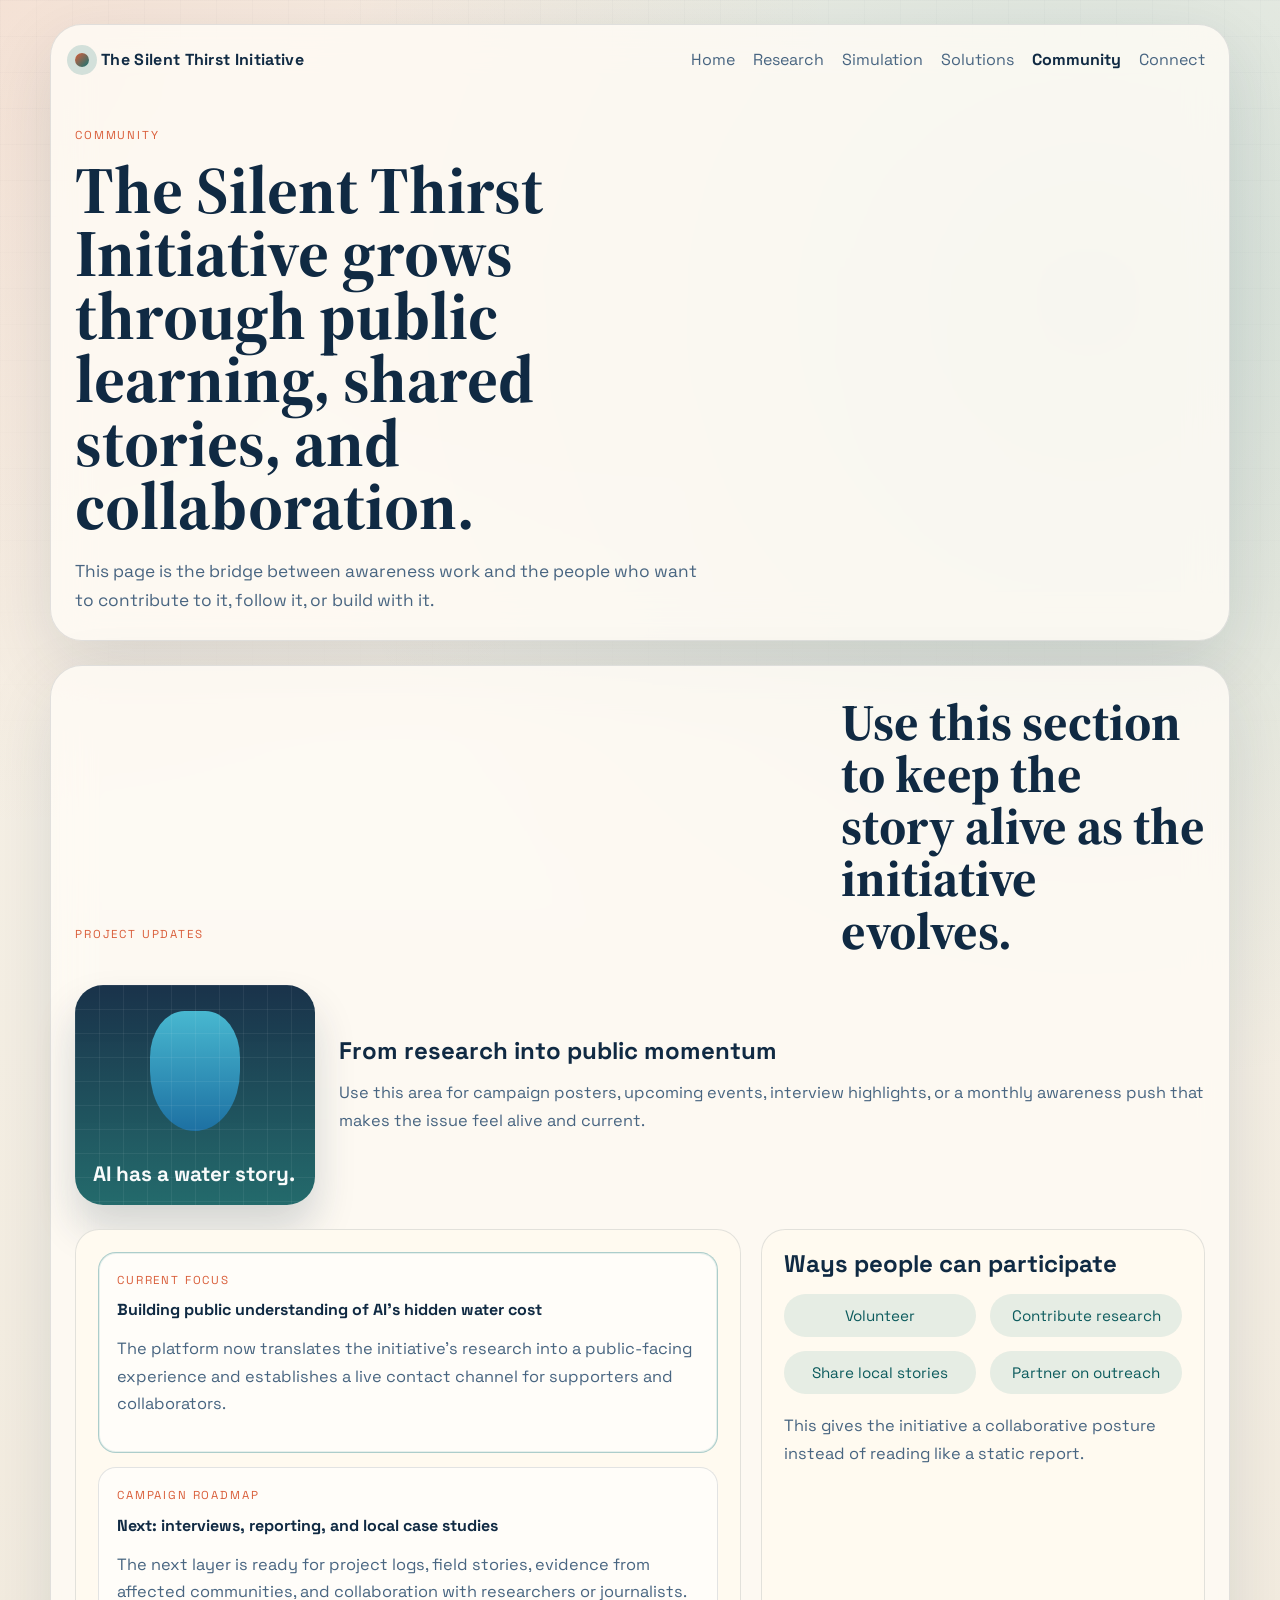
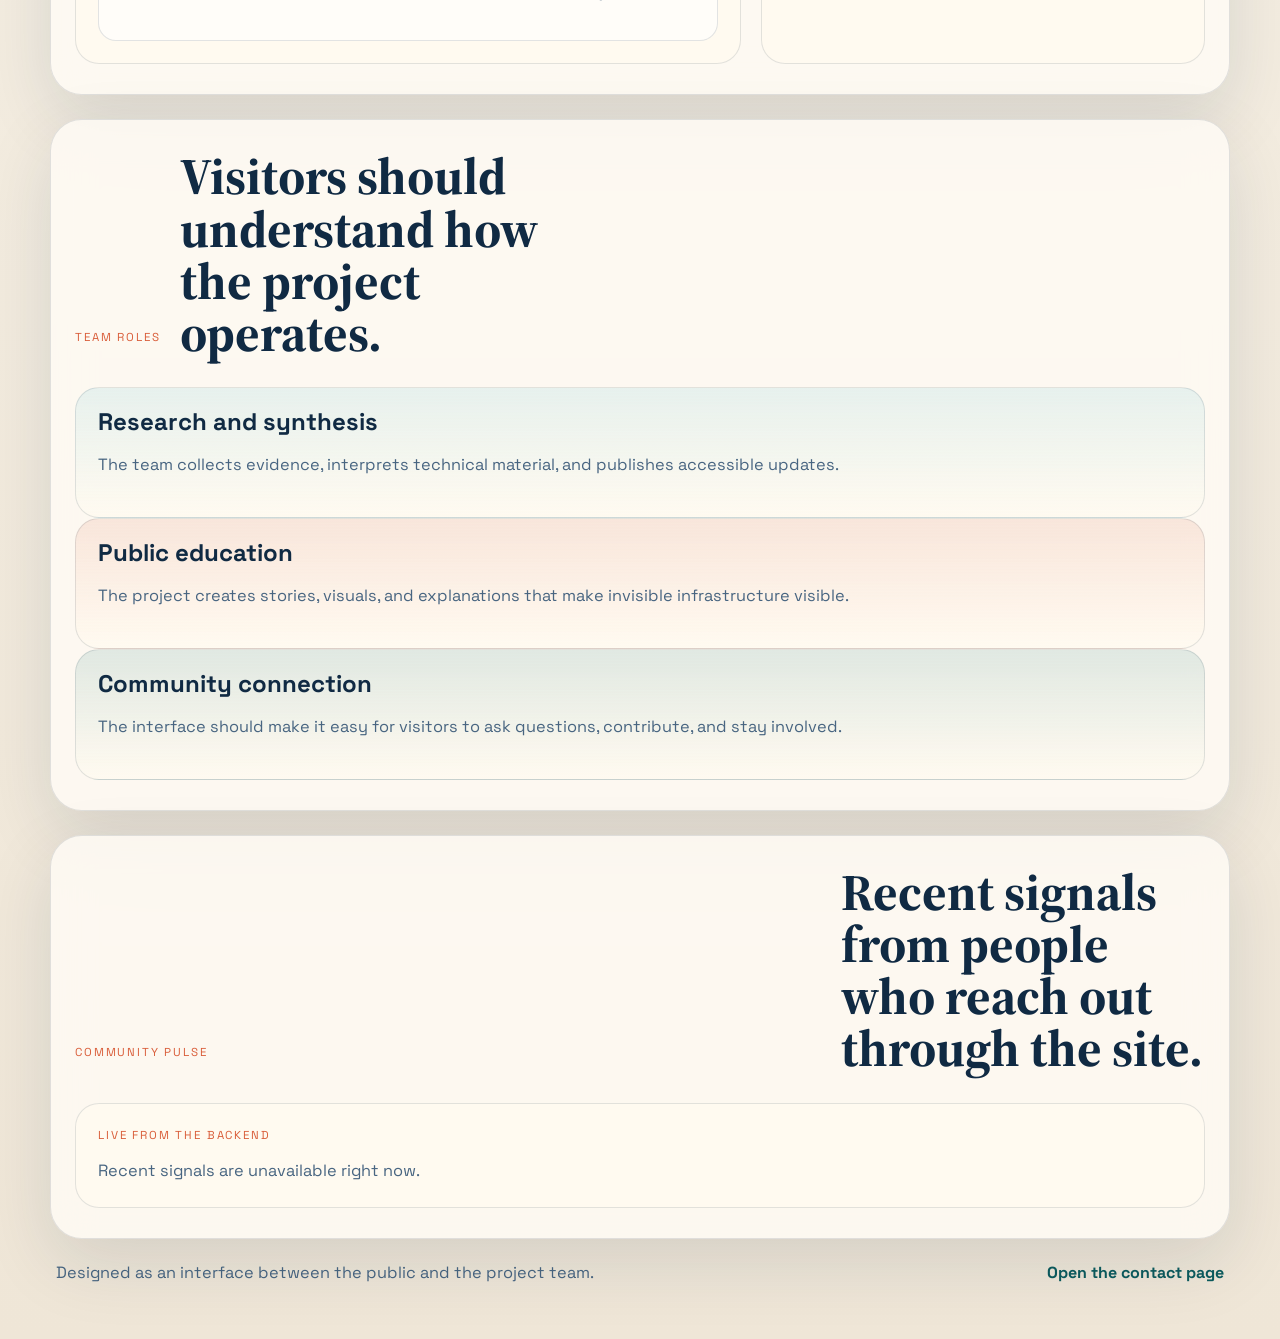
==== commit ab1f3811: "Widen Community Page Hero Heading" ====
--- a/community.html
+++ b/community.html
@@ -24,7 +24,7 @@
           <a data-nav="connect" href="connect.html">Connect</a>
         </div>
       </nav>
-      <div class="page-hero-copy">
+      <div class="page-hero-copy page-hero-copy-wide">
         <p class="eyebrow">Community</p>
         <h1 class="page-title">The Silent Thirst Initiative grows through public learning, shared stories, and collaboration.</h1>
         <p class="lead">This page is the bridge between awareness work and the people who want to contribute to it, follow it, or build with it.</p>
--- a/styles.css
+++ b/styles.css
@@ -344,6 +344,16 @@
 .page-hero-copy {
   margin-top: 56px;
   max-width: 760px;
+}
+
+.page-hero-copy-wide {
+  max-width: 1100px;
+}
+
+.page-hero-copy-wide .page-title {
+  max-width: 18ch;
+  font-size: clamp(3.2rem, 5.2vw, 5.6rem);
+  line-height: 0.95;
 }
 
 .section-heading {
